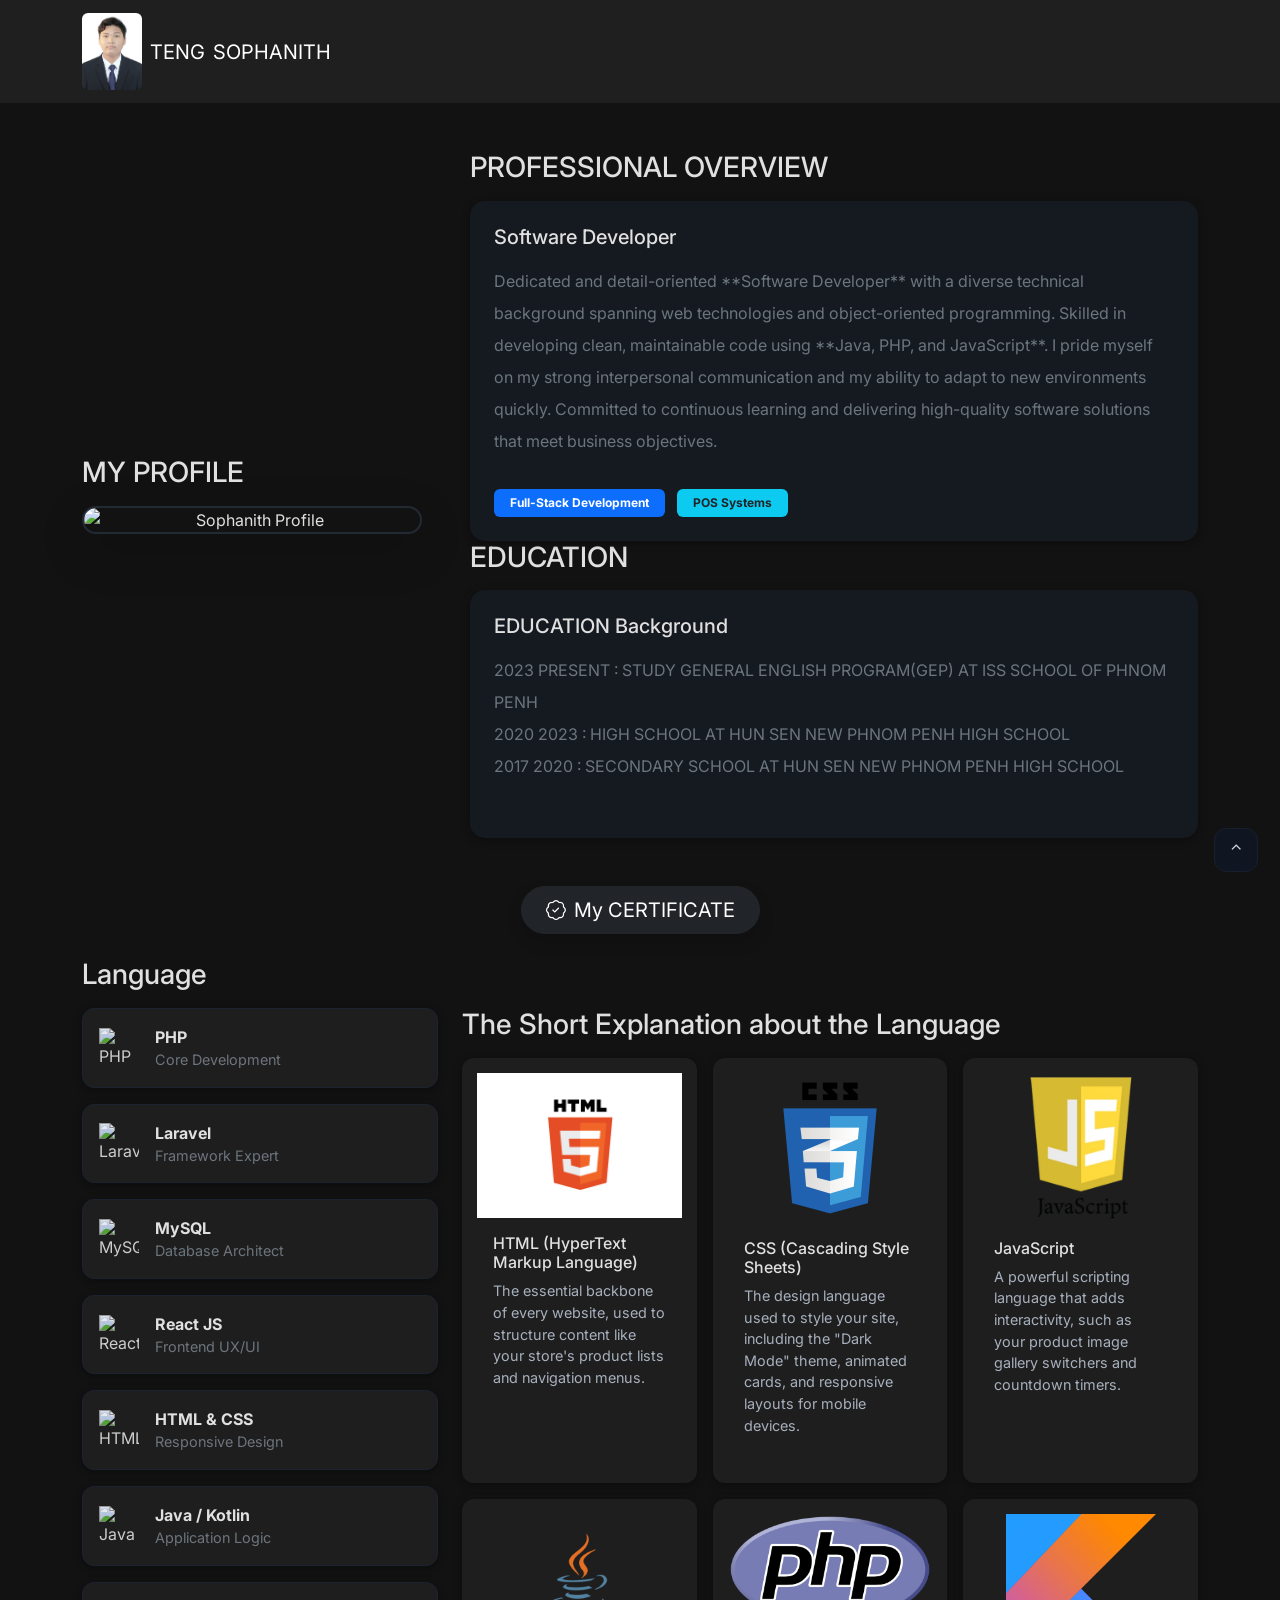
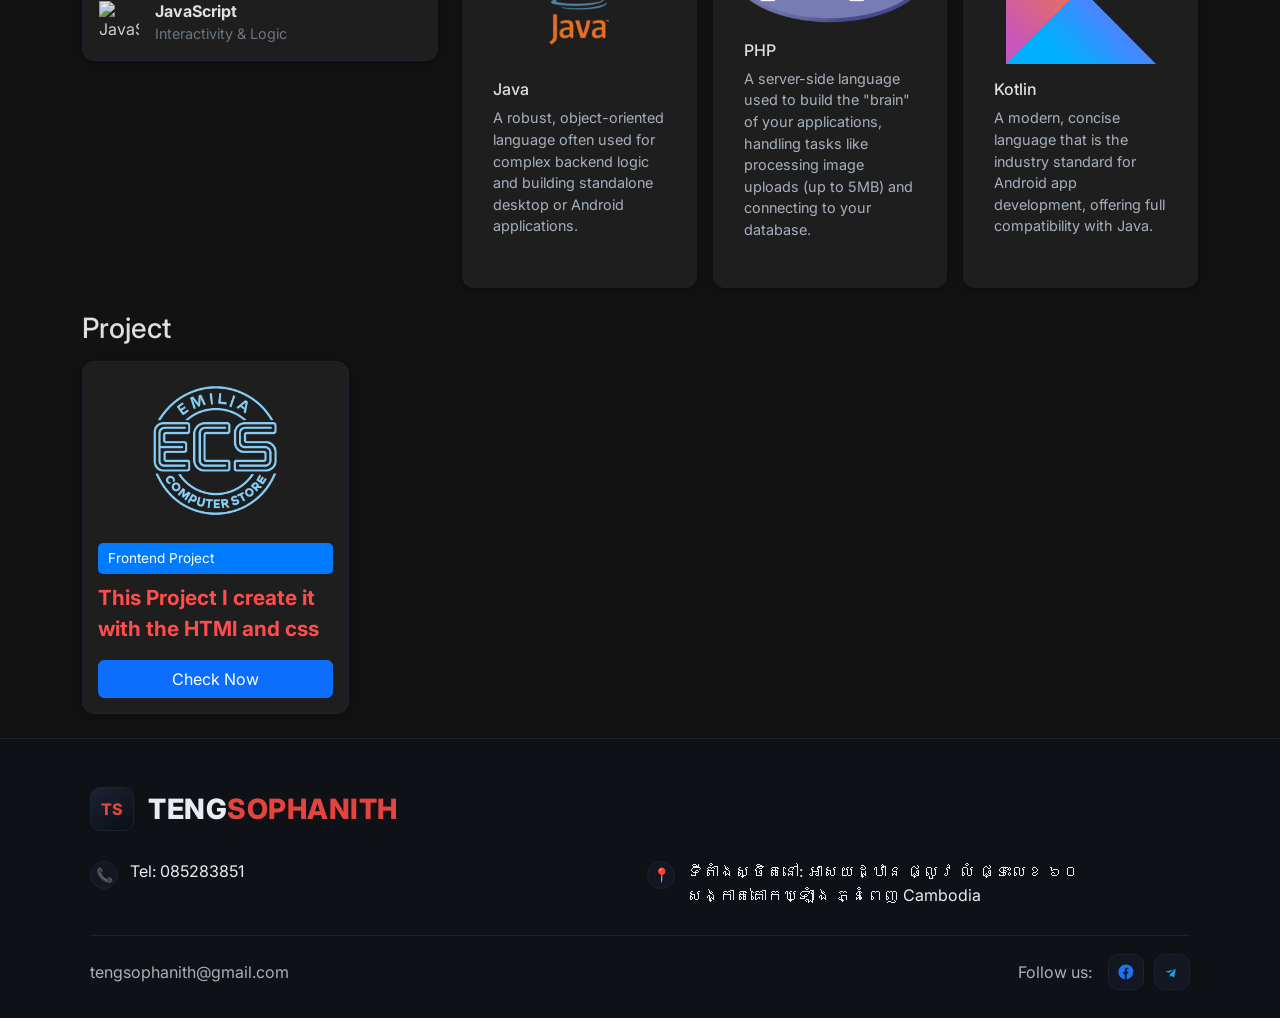
==== index.html @ b24cd37b "Add files via upload" ====
<!DOCTYPE html>
<html lang="en">

<head>
    <meta charset="UTF-8" />
    <meta name="viewport" content="width=device-width, initial-scale=1.0" />
    <title>Teng sophanith Resume</title>
    <link rel="stylesheet" href="assets/css/bootstrap.css">
    <link rel="stylesheet" href="assets/css/navbar.css">
    <link rel="stylesheet" href="https://fonts.googleapis.com/css2?family=Inter:wght@400;600;800&display=swap">
    <link rel="stylesheet" href="https://cdn.jsdelivr.net/npm/bootstrap-icons@1.11.3/font/bootstrap-icons.css">
    <link rel="stylesheet" href="assets/css/footer.css">
    <link rel="stylesheet" href="assets/css/product.css">
    <style>
        body {
            background-color: #121212;
            color: #e0e0e0;
        }

        .navbar {
            background-color: #1f1f1f !important;
        }

        .navbar .form-control {
            background-color: #2a2a2a;
            border: none;
            color: #fff;
        }

        .navbar .form-control::placeholder {
            color: #bbb;
        }

        .navbar .btn {
            background-color: #007bff;
            border: none;
        }

        @media (min-width:640px) {
            .contact-list {
                grid-template-columns: 1fr 1fr
            }
        }

        .feature-card,
        .product-card {
            background: #1e1e1e;
            border: 1px solid #1b2230;
            border-radius: 12px;
            color: #e0e0e0;
        }

        .animated-card {
            box-shadow: 0 2px 8px rgba(0, 0, 0, 0.35);
            transition: transform .2s ease, border-color .2s ease, box-shadow .2s ease;
        }

        .animated-card:hover {
            transform: translateY(-2px);
            border-color: #2b3344;
            box-shadow: 0 8px 24px rgba(0, 0, 0, 0.45);
        }

        .feature-icon {
            width: 56px;
            height: 56px;
            border-radius: 16px;
            background: #121722;
            border: 1px solid #1b2230;
            display: grid;
            place-items: center;
            font-size: 28px;
            flex-shrink: 0;
        }

        .feature-title {
            font-weight: 700;
            color: #e0e0e0;
        }

        .feature-sub {
            color: #a7b0bd;
            font-size: .9rem;
        }

        .card-img-top-placeholder {
            background-color: #374151;
            height: 140px;
            border-top-left-radius: 12px;
            border-top-right-radius: 12px;
        }

        .product-card .card-title {
            color: #e0e0e0;
        }

        .product-card .card-text {
            color: #a7b0bd;
            font-size: 0.9em;
        }

        .text-light {
            color: #e0e0e0 !important;
        }

        .feature-icon-logo {
            width: 2.5rem;
            height: 2.5rem;
            object-fit: contain;
            opacity: 0.9;
        }

        .logo-container {
            width: 2.5rem;
            height: 2.5rem;
            display: flex;
            align-items: center;
            justify-content: center;
        }
    </style>
</head>

<body>
    <nav class="navbar navbar-dark topbar py-2">
        <div class="container align-items-center gap-3">
            <a class="navbar-brand m-0 d-flex align-items-center gap-2" href="#">
                <div style="flex:0 0 auto;">
                    <img src="assets/images/teng_sophanith.jpg" alt=""
                        style="max-width:60px; height:auto; border-radius:6px;">
                </div>
                <span class="brand-teng">TENG</span><span class="brand-sophanith">SOPHANITH</span>
            </a>
            <!-- <button class="btn btn-dark btn-sm align-items-end">Home</button>
            <button class="btn btn-dark btn-sm align-items-end">About Me</button>
            <button class="btn btn-dark btn-sm align-items-end">Project</button> -->
        </div>
    </nav>

    <div class="container my-5">
        <div class="row g-5 align-items-center">
            <div class="col-12 col-lg-4 text-center">
                <h3 class="mb-3 text-light text-lg-start">MY PROFILE</h3>
                <img src="assets/images/sophanith.png" class="picture img-fluid shadow-lg" alt="Sophanith Profile">
            </div>

            <div class="col-12 col-lg-8">
                <h3 class="mb-3 text-light">PROFESSIONAL OVERVIEW</h3>
                <div class="card animated-card border-0 p-4" style="background: #151a20; border-radius: 15px;">
                    <div class="d-flex align-items-center mb-3">
                        <h5 class="card-title text-light mb-0">Software Developer</h5>
                    </div>

                    <p class="card-text text-secondary lh-lg">
                        Dedicated and detail-oriented **Software Developer** with a diverse technical background
                        spanning web technologies and object-oriented programming.
                        Skilled in developing clean, maintainable code using **Java, PHP, and JavaScript**.
                        I pride myself on my strong interpersonal communication and my ability to adapt to new
                        environments quickly. Committed to continuous learning and delivering
                        high-quality software solutions that meet business objectives.
                    </p>

                    <div class="mt-3">
                        <span class="badge bg-primary px-3 py-2">Full-Stack Development</span>
                        <span class="badge bg-info text-dark px-3 py-2 ms-2">POS Systems</span>
                    </div>
                </div>
                <h3 class="mb-3 text-light">EDUCATION </h3>
                <div class="card animated-card border-0 p-4" style="background: #151a20; border-radius: 15px;">
                    <div class="d-flex align-items-center mb-3">
                        <h5 class="card-title text-light mb-0">EDUCATION Background</h5>
                    </div>

                    <p class="card-text text-secondary lh-lg">
                        2023 PRESENT : STUDY GENERAL ENGLISH PROGRAM(GEP) AT ISS SCHOOL OF PHNOM PENH
                        <br>
                        2020 2023 : HIGH SCHOOL AT HUN SEN NEW PHNOM PENH HIGH SCHOOL
                        <br>
                        2017 2020 : SECONDARY SCHOOL AT HUN SEN NEW PHNOM PENH HIGH SCHOOL
                        <br>
                    </p>

                    <div class="mt-3">
                        <!-- <span class="badge bg-primary px-3 py-2">Full-Stack Development</span>
                        <span class="badge bg-info text-dark px-3 py-2 ms-2">POS Systems</span> -->
                    </div>
                </div>
            </div>
        </div>
    </div>
    <div class="d-flex justify-content-center my-4">
        <a href="pages/certificate.html" class="btn btn-dark btn-lg px-4 rounded-pill shadow">
            <i class="bi bi-patch-check me-2"></i>My CERTIFICATE
        </a>
    </div>

    <div class="container my-3">
        <h3 class="mb-3 text-light">Language</h3>
        <div class="row g-4 align-items-stretch">
            <div class="col-12 col-lg-4">
                <div class="d-flex flex-column gap-3">
                    <div class="feature-card animated-card d-flex align-items-center p-3">
                        <div class="logo-container">
                            <img src="https://raw.githubusercontent.com/devicons/devicon/master/icons/php/php-original.svg"
                                class="feature-icon-logo" alt="PHP Logo">
                        </div>
                        <div class="ms-3">
                            <div class="feature-title fw-bold">PHP</div>
                            <div class="feature-sub text-muted">Core Development</div>
                        </div>
                    </div>
                    <div class="feature-card animated-card d-flex align-items-center p-3">
                        <div class="logo-container">
                            <img src="https://raw.githubusercontent.com/devicons/devicon/master/icons/laravel/laravel-original.svg"
                                class="feature-icon-logo" alt="Laravel Logo">
                        </div>
                        <div class="ms-3">
                            <div class="feature-title fw-bold">Laravel</div>
                            <div class="feature-sub text-muted">Framework Expert</div>
                        </div>
                    </div>

                    <div class="feature-card animated-card d-flex align-items-center p-3">
                        <div class="logo-container">
                            <img src="https://raw.githubusercontent.com/devicons/devicon/master/icons/mysql/mysql-original-wordmark.svg"
                                class="feature-icon-logo" alt="MySQL Logo">
                        </div>
                        <div class="ms-3">
                            <div class="feature-title fw-bold">MySQL</div>
                            <div class="feature-sub text-muted">Database Architect</div>
                        </div>
                    </div>
                    <div class="feature-card animated-card d-flex align-items-center p-3">
                        <div class="logo-container">
                            <img src="https://raw.githubusercontent.com/devicons/devicon/master/icons/react/react-original.svg"
                                class="feature-icon-logo" alt="React Logo">
                        </div>
                        <div class="ms-3">
                            <div class="feature-title fw-bold">React JS</div>
                            <div class="feature-sub text-muted">Frontend UX/UI</div>
                        </div>
                    </div>
                    <div class="feature-card animated-card d-flex align-items-center p-3">
                        <div class="logo-container">
                            <img src="https://raw.githubusercontent.com/devicons/devicon/master/icons/html5/html5-original.svg"
                                class="feature-icon-logo" alt="HTML5 Logo">
                        </div>
                        <div class="ms-3">
                            <div class="feature-title fw-bold">HTML & CSS</div>
                            <div class="feature-sub text-muted">Responsive Design</div>
                        </div>
                    </div>

                    <div class="feature-card animated-card d-flex align-items-center p-3">
                        <div class="logo-container">
                            <img src="https://raw.githubusercontent.com/devicons/devicon/master/icons/java/java-original.svg"
                                class="feature-icon-logo" alt="Java Logo">
                        </div>
                        <div class="ms-3">
                            <div class="feature-title fw-bold">Java / Kotlin</div>
                            <div class="feature-sub text-muted">Application Logic</div>
                        </div>
                    </div>

                    <div class="feature-card animated-card d-flex align-items-center p-3">
                        <div class="logo-container">
                            <img src="https://raw.githubusercontent.com/devicons/devicon/master/icons/javascript/javascript-original.svg"
                                class="feature-icon-logo" alt="JavaScript Logo">
                        </div>
                        <div class="ms-3">
                            <div class="feature-title fw-bold">JavaScript</div>
                            <div class="feature-sub text-muted">Interactivity & Logic</div>
                        </div>
                    </div>
                </div>
            </div>

            <div class="col-12 col-lg-8">
                <h3 class="mb-3 text-light">The Short Explanation about the Language</h3>
                <div class="row g-3">
                    <div class="col-12 col-sm-6 col-md-4">
                        <div class="card product-card animated-card h-100 border-0">
                            <img src="assets/images/html.webp" class="img-fluid product-img" alt="Product">
                            <div class="card-body">
                                <h6 class="card-title">HTML (HyperText Markup Language)</h6>
                                <p class="card-text">
                                    The essential backbone of every website, used to structure content like your store's
                                    product lists and navigation menus.</p>
                                <span class="badge bg-success-subtle text-success-emphasis"></span>
                            </div>
                        </div>
                    </div>
                    <div class="col-12 col-sm-6 col-md-4">
                        <div class="card product-card animated-card h-100 border-0">
                            <img src="assets/images/css.png" class="img-fluid product-img" alt="Product">
                            <div class="card-body">
                                <h6 class="card-title">CSS (Cascading Style Sheets)</h6>
                                <p class="card-text">The design language used to style your site, including the "Dark
                                    Mode" theme, animated cards, and responsive layouts for mobile devices.</p>
                                <span class="badge bg-warning-subtle text-warning-emphasis"></span>
                            </div>
                        </div>
                    </div>
                    <div class="col-12 col-sm-6 col-md-4">
                        <div class="card product-card animated-card h-100 border-0">
                            <img src="assets/images/javascript.webp" class="img-fluid product-img" alt="Product">
                            <div class="card-body">
                                <h6 class="card-title">JavaScript</h6>
                                <p class="card-text">A powerful scripting language that adds interactivity, such as your
                                    product image gallery switchers and countdown timers.</p>
                                <span class="badge bg-info-subtle text-info-emphasis"></span>
                            </div>
                        </div>
                    </div>
                    <div class="col-12 col-sm-6 col-md-4">
                        <div class="card product-card animated-card h-100 border-0">
                            <img src="assets/images/java.png" class="img-fluid product-img" alt="Product">
                            <div class="card-body">
                                <h6 class="card-title">Java</h6>
                                <p class="card-text">A robust, object-oriented language often used for complex backend
                                    logic and building standalone desktop or Android applications.</p>
                                <span class="badge bg-info-subtle text-info-emphasis"></span>
                            </div>
                        </div>
                    </div>
                    <div class="col-12 col-sm-6 col-md-4">
                        <div class="card product-card animated-card h-100 border-0">
                            <img src="assets/images/php-logo.svg.png" class="img-fluid product-img" alt="Product">
                            <div class="card-body">
                                <h6 class="card-title">PHP</h6>
                                <p class="card-text">A server-side language used to build the "brain" of your
                                    applications, handling tasks like processing image uploads (up to 5MB) and
                                    connecting to your database.</p>
                                <span class="badge bg-info-subtle text-info-emphasis"></span>
                            </div>
                        </div>
                    </div>
                    <div class="col-12 col-sm-6 col-md-4">
                        <div class="card product-card animated-card h-100 border-0">
                            <img src="assets/images/kotlin-programming-language.png" class="img-fluid product-img"
                                alt="Product">
                            <div class="card-body">
                                <h6 class="card-title">Kotlin</h6>
                                <p class="card-text">A modern, concise language that is the industry standard for
                                    Android app development, offering full compatibility with Java.</p>
                                <span class="badge bg-info-subtle text-info-emphasis"></span>
                            </div>
                        </div>
                    </div>
                </div>
            </div>
        </div>
    </div>



    <div class="container my-4">
        <h3 class="mb-3 text-light"> Project</h3>
        <div class="row g-3">
            <div class="col-md-3 col-sm-6">
                <div class="product-card" style="animation-delay: 0.1s">
                    <img src="assets/images/logo_store.png" class="img-fluid product-img" alt="Product">
                    <h6 class="mt-2"></h6>
                    <span class="discount-badge"> Frontend Project </span>
                    <p class="price mt-2">
                        This Project I create it with the HTMl and css 
                    </p>
                    <a href="https://sophanithteng.github.io/emiliacomputerstore.githu.io"
                        class="btn btn-primary w-100 order-btn">Check Now</a>
                </div>
            </div>
        </div>
    </div>

    <footer class="site-footer">
        <div class="footer-inner">
            <div class="brand">
                <div class="brand-logo">TS</div>
                <div class="brand-name">TENG<span class="accent">SOPHANITH </span></div>
            </div>

            <div class="contact-list">
                <div class="item">
                    <div class="icon">📞</div>
                    <div class="text">Tel: 085283851 </div>
                </div>

                <div class="item">
                    <div class="icon">📍</div>
                    <div class="text">
                        ទីតាំងស្ថិតនៅ: អាសយដ្ឋាន ផ្លូវ លំ ផ្ទះលេខ ៦០ សង្កាត់គោកឃ្ឡាំង ភ្នំពេញ
                        Cambodia
                    </div>
                </div>
            </div>

            <div class="footer-bottom">
                <div class="muted">tengsophanith@gmail.com</div>

                <div class="socials" aria-label="Social media links">
                    <span class="label">Follow us:</span>
                    <a class="social-link fb" href="https://www.facebook.com/sophanith.best" target="_blank"
                        rel="noopener" aria-label="Facebook" title="Facebook">
                        <!-- Simple Facebook glyph -->
                        <svg width="18" height="18" viewBox="0 0 24 24" fill="currentColor" aria-hidden="true">
                            <path
                                d="M22 12.06C22 6.48 17.52 2 11.94 2S2 6.48 2 12.06c0 5 3.66 9.15 8.44 9.94v-7.03H8.4v-2.9h2.04V9.41c0-2.02 1.2-3.13 3.03-3.13.88 0 1.8.16 1.8.16v1.98h-1.02c-1 0-1.31.62-1.31 1.26v1.52h2.23l-.36 2.9h-1.87V22c4.78-.79 8.44-4.94 8.44-9.94z" />
                        </svg>
                    </a>
                    <a class="social-link tg" href="https://t.me/+85585283851" target="_blank" rel="noopener"
                        aria-label="Telegram" title="Telegram">
                        <!-- Simple Telegram glyph -->
                        <svg width="18" height="18" viewBox="0 0 24 24" fill="currentColor" aria-hidden="true">
                            <path
                                d="M9.04 15.36 8.9 18.6c.3 0 .43-.13.59-.29l1.42-1.36 2.94 2.16c.54.3.93.14 1.08-.5l1.96-9.2c.2-.93-.33-1.3-.84-1.07L4.9 11.02c-.9.36-.88.88-.15 1.1l3.2.99 7.44-4.7c.35-.22.67-.1.41.12" />
                        </svg>
                    </a>
                </div>
            </div>
        </div>
    </footer>

    <button class="top-btn" aria-label="Back to top" title="Back to top"
        onclick="window.scrollTo({top:0,behavior:'smooth'})">⌃</button>
    <script src="assets/js/bootstrap.js"></script>
    <script>
        function updateCountdowns() {
            document.querySelectorAll(".countdown").forEach(el => {
                let endDate = new Date(el.dataset.end).getTime();
                let now = new Date().getTime();
                let diff = endDate - now;
                if (diff <= 0) {
                    el.textContent = "Deal ended";
                    return;
                }
                let days = Math.floor(diff / (1000 * 60 * 60 * 24));
                let hours = Math.floor((diff % (1000 * 60 * 60 * 24)) / (1000 * 60 * 60));
                let minutes = Math.floor((diff % (1000 * 60 * 60)) / (1000 * 60));
                let seconds = Math.floor((diff % (1000 * 60)) / 1000);
                el.textContent = `Deal ends in ${days}d ${hours}h ${minutes}m ${seconds}s`;
            });
        }
        function updateDiscounts() {
            document.querySelectorAll(".discount-badge").forEach(badge => {
                let newPrice = parseFloat(badge.dataset.new);
                let oldPrice = parseFloat(badge.dataset.old);
                if (!isNaN(newPrice) && !isNaN(oldPrice) && oldPrice > 0) {
                    let discountPercent = Math.round(((oldPrice - newPrice) / oldPrice) * 100);
                    badge.textContent = `${discountPercent}% Off`;
                }
            });
        }

        setInterval(updateCountdowns, 1000);
        updateCountdowns();
        updateDiscounts();
    </script>
</body>

</html>
---- assets/css/navbar.css ----
nav-container{
    background: var(--surface);
    padding: 1.25rem 2rem;
    border-radius: 1.25rem;
    backdrop-filter: blur(16px);
    border: 1px solid rgb(37, 44, 49);
    background-color: rgb(60, 70, 79);
}
---- assets/css/footer.css ----
/* Footer */
    .site-footer {
      background: var(--bg);
      color: var(--fg);
      padding: 48px 20px 28px;
      position: relative;
      border-top: 1px solid var(--line);
    }

    .footer-inner {
      max-width: 1100px;
      margin: 0 auto;
    }

    .brand {
      display: flex;
      align-items: center;
      gap: 14px;
      margin-bottom: 28px;
    }

    .brand-logo {
      width: 44px;
      height: 44px;
      border-radius: 10px;
      background: linear-gradient(145deg, #1b2433, #0b0e14);
      border: 1px solid var(--line);
      display: grid;
      place-items: center;
      color: var(--accent);
      font-weight: 800;
      letter-spacing: .5px;
    }

    .brand-name {
      font-size: 28px;
      font-weight: 800;
      letter-spacing: .5px;
    }

    .brand-name .accent {
      color: var(--accent)
    }

    .contact-list {
      display: grid;
      gap: 14px;
      margin: 18px 0 28px;
    }

    .item {
      display: flex;
      align-items: flex-start;
      gap: 12px;
      color: var(--fg);
    }

    .icon {
      width: 28px;
      height: 28px;
      border-radius: 50%;
      display: grid;
      place-items: center;
      background: #121722;
      border: 1px solid var(--line);
      color: var(--accent);
      flex: 0 0 28px;
      font-size: 14px;
      line-height: 1;
      margin-top: 2px;
    }

    .text {
      line-height: 1.5
    }

    .muted {
      color: var(--muted)
    }

    .footer-bottom {
      display: flex;
      align-items: center;
      justify-content: space-between;
      padding-top: 18px;
      margin-top: 12px;
      border-top: 1px solid var(--line);
      gap: 12px;
      flex-wrap: wrap;
    }

    /* Socials */
    .socials {
      display: flex;
      align-items: center;
      gap: 10px;
      flex-wrap: wrap;
    }

    .socials .label {
      color: var(--muted);
      margin-right: 6px
    }

    .social-link {
      display: inline-grid;
      place-items: center;
      width: 36px;
      height: 36px;
      border-radius: 10px;
      background: #121722;
      border: 1px solid var(--line);
      color: var(--fg);
      text-decoration: none;
      font-size: 18px;
      transition: transform .15s ease, opacity .2s ease, border-color .2s ease;
    }

    .social-link:hover {
      transform: translateY(-2px);
      border-color: #2b3344
    }

    .social-link:active {
      transform: translateY(0)
    }

    .social-link.fb {
      color: #1877F2
    }

    .social-link.tg {
      color: #24A1DE
    }

    .top-btn {
      position: fixed;
      right: 22px;
      bottom: 28px;
      width: 44px;
      height: 44px;
      border-radius: 12px;
      background: #111725;
      border: 1px solid var(--line);
      color: var(--fg);
      display: grid;
      place-items: center;
      cursor: pointer;
      transition: transform .15s ease, opacity .2s ease;
      opacity: .9;
    }

    .top-btn:hover {
      transform: translateY(-2px);
      opacity: 1
    }

    .top-btn:active {
      transform: translateY(0)
    }
---- assets/css/product.css ----
.product-card {
  background: #1e1e1e;
  border-radius: 8px;
  padding: 15px;
  box-shadow: 0 2px 8px rgba(0, 0, 0, 0.35);
  position: relative;
  display: flex;
  flex-direction: column;
  justify-content: space-between;
  height: 100%;
  opacity: 0;
  transform: translateY(20px);
  animation: fadeUp 0.8s ease forwards;
}

.product-card:hover {
  transform: scale(1.03);
  transition: transform 0.3s ease;
}

@keyframes fadeUp {
  to {
    opacity: 1;
    transform: translateY(0);
  }
}

.badge-new {
  position: absolute;
  top: 10px;
  left: 10px;
  background: red;
  color: white;
  padding: 5px 8px;
  font-size: 0.8rem;
  border-radius: 3px;
}

.discount-badge {
  background: #007bff;
  color: white;
  padding: 5px 10px;
  border-radius: 5px;
  font-size: 0.85rem;
}

.price {
  color: #ff4d4d;
  font-size: 1.3rem;
  font-weight: bold;
}

.old-price {
  text-decoration: line-through;
  color: #999;
  font-size: 0.9rem;
}

.countdown {
  font-size: 0.85rem;
  color: #bbb;
}

.logo {
  height: 40px;
}

.product-img {
  max-height: 150px;
  object-fit: contain;
}

.order-btn {
  margin-top: auto;
}

:root {
  --bg: #0e1116;
  --fg: #e9edf3;
  --muted: #a7b0bd;
  --accent: #e4443e;
  --line: #1b2230;
}

* {
  box-sizing: border-box
}

body {
  margin: 0;
  font-family: Inter, system-ui, -apple-system, Segoe UI, Roboto, Arial, sans-serif;
  background: #101318;
  color: var(--fg)
}

.picture {
  width: 100%;
  max-width:auto;
  height: auto;
  border-radius: 15px;
  border: 2px solid #222a33;
  box-shadow: 0 10px 30px rgba(0, 0, 0, 0.5);
  transition: transform 0.3s ease, border-color 0.3s ease;
  display: block;
  margin: 0 auto;
}

.picture:hover {
  transform: translateY(-5px);
  border-color: #0d6efd;
  cursor: pointer;
}
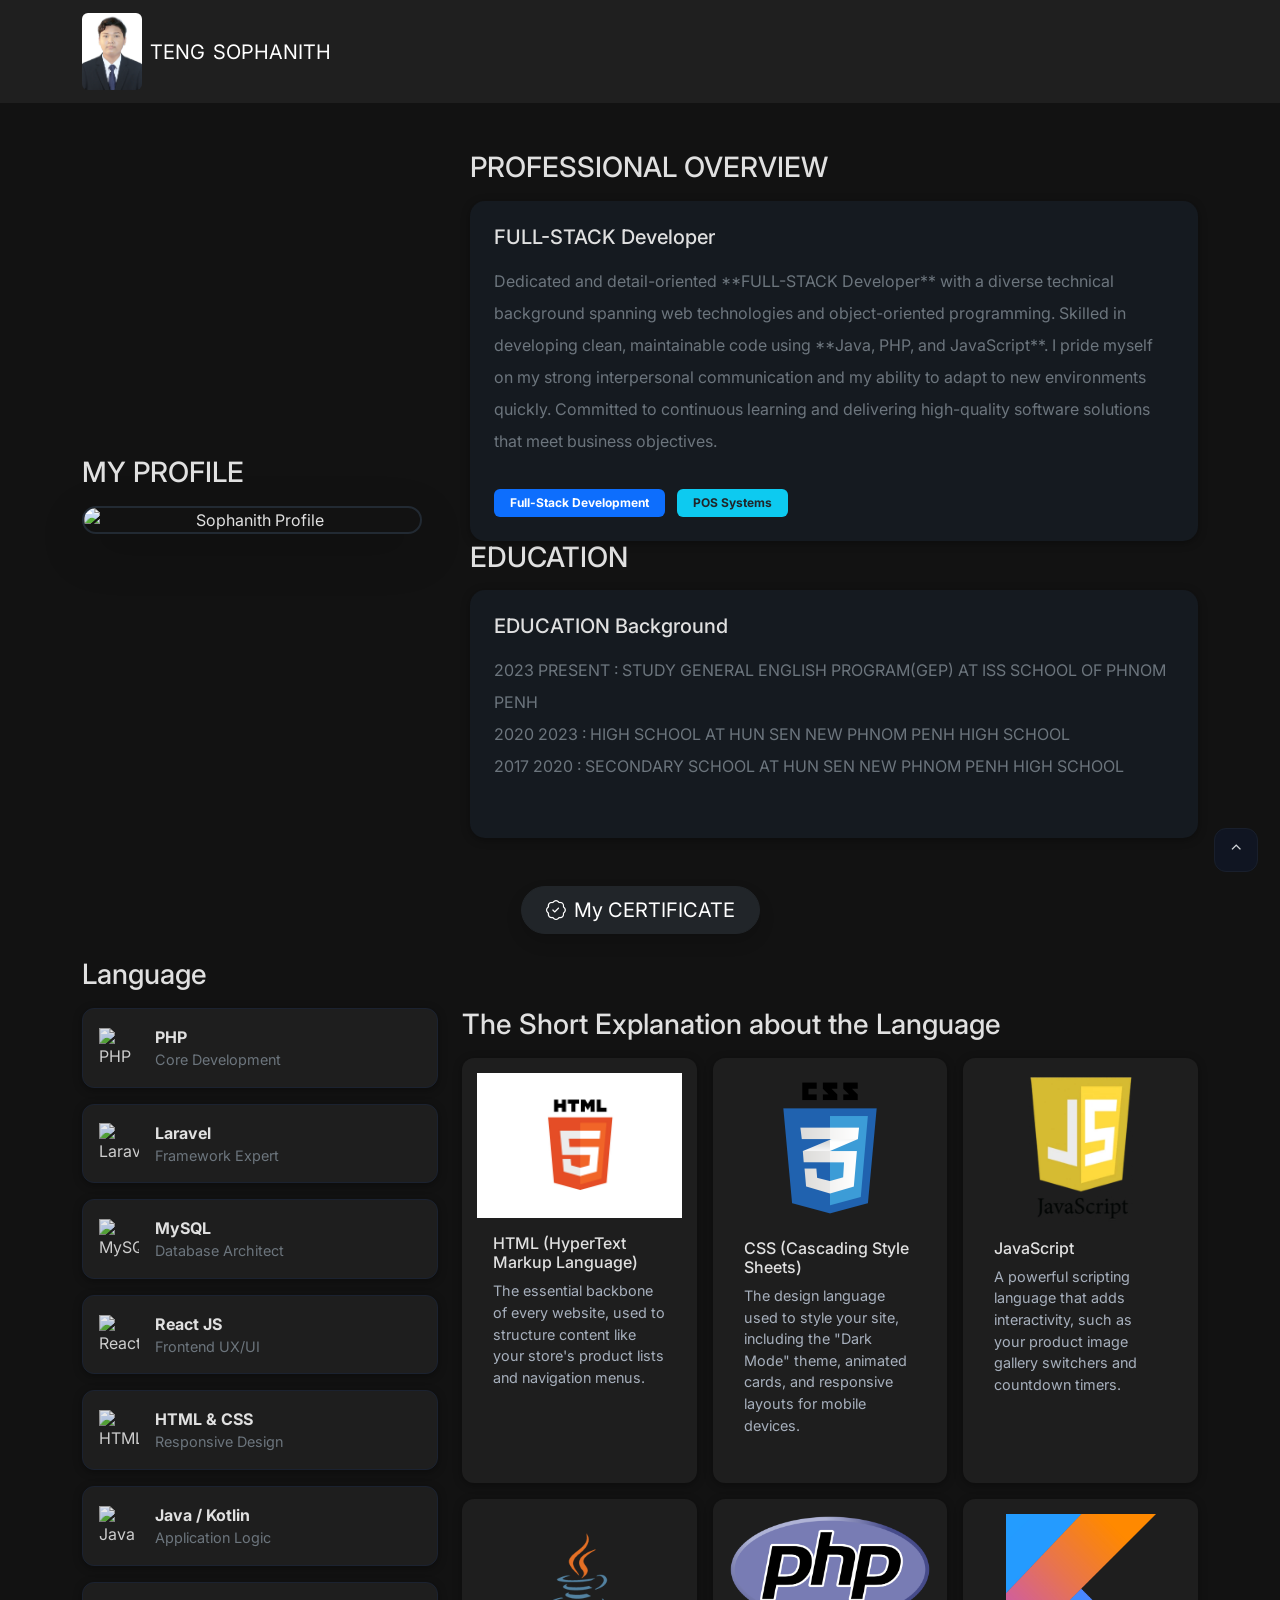
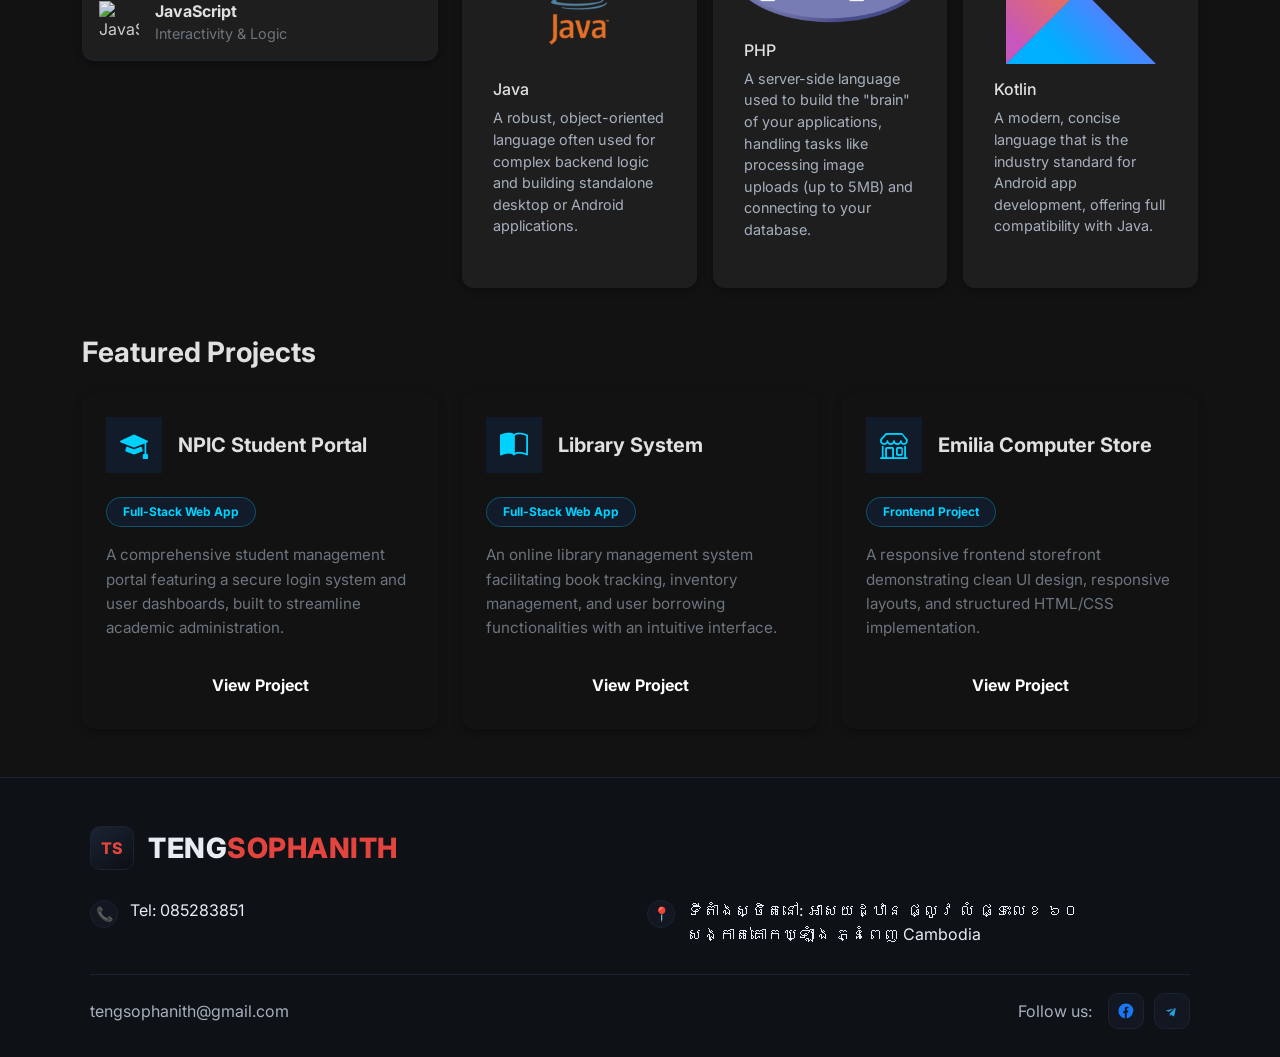
==== commit 38ac7542: "Update print statement from something on the index" ====
--- a/index.html
+++ b/index.html
@@ -147,11 +147,11 @@
                 <h3 class="mb-3 text-light">PROFESSIONAL OVERVIEW</h3>
                 <div class="card animated-card border-0 p-4" style="background: #151a20; border-radius: 15px;">
                     <div class="d-flex align-items-center mb-3">
-                        <h5 class="card-title text-light mb-0">Software Developer</h5>
+                        <h5 class="card-title text-light mb-0">FULL-STACK Developer</h5>
                     </div>
 
                     <p class="card-text text-secondary lh-lg">
-                        Dedicated and detail-oriented **Software Developer** with a diverse technical background
+                        Dedicated and detail-oriented **FULL-STACK Developer** with a diverse technical background
                         spanning web technologies and object-oriented programming.
                         Skilled in developing clean, maintainable code using **Java, PHP, and JavaScript**.
                         I pride myself on my strong interpersonal communication and my ability to adapt to new
@@ -352,20 +352,66 @@
     </div>
 
 
-
-    <div class="container my-4">
-        <h3 class="mb-3 text-light"> Project</h3>
-        <div class="row g-3">
-            <div class="col-md-3 col-sm-6">
-                <div class="product-card" style="animation-delay: 0.1s">
-                    <img src="assets/images/logo_store.png" class="img-fluid product-img" alt="Product">
-                    <h6 class="mt-2"></h6>
-                    <span class="discount-badge"> Frontend Project </span>
-                    <p class="price mt-2">
-                        This Project I create it with the HTMl and css 
+    <div class="container my-5 reveal">
+        <h3 class="mb-4 text-light fw-bold">Featured <span class="text-gradient">Projects</span></h3>
+        <div class="row g-4">
+            <!-- Project 1: NPIC Student -->
+            <div class="col-md-6 col-lg-4">
+                <div class="product-card animated-card border-0 p-4 h-100 d-flex flex-column" style="animation-delay: 0.1s; background: var(--surface-color); border: 1px solid var(--surface-border) !important;">
+                    <div class="d-flex align-items-center mb-4">
+                        <div class="logo-container me-3 bg-primary bg-opacity-10" style="width: 3.5rem; height: 3.5rem;">
+                            <i class="bi bi-mortarboard-fill text-primary fs-3" style="color: #00d2ff !important;"></i>
+                        </div>
+                        <h5 class="fw-bold text-light mb-0">NPIC Student Portal</h5>
+                    </div>
+                    <div class="mb-3">
+                        <span class="badge bg-primary bg-opacity-10 text-primary border border-primary border-opacity-25 px-3 py-2 rounded-pill" style="color: #00d2ff !important; border-color: rgba(0, 210, 255, 0.3) !important;"> Full-Stack Web App </span>
+                    </div>
+                    <p class="card-text text-muted mb-4 flex-grow-1" style="font-size: 0.95rem; line-height: 1.6;">
+                        A comprehensive student management portal featuring a secure login system and user dashboards, built to streamline academic administration.
                     </p>
-                    <a href="https://sophanithteng.github.io/emiliacomputerstore.githu.io"
-                        class="btn btn-primary w-100 order-btn">Check Now</a>
+                    <a href="https://npicstudent.lovestoblog.com/npicstudent/?page=login" target="_blank"
+                        class="btn btn-primary w-100 order-btn fw-bold rounded-pill py-2" style="background: var(--primary-gradient); border: none;">View Project</a>
+                </div>
+            </div>
+            
+            <!-- Project 2: Library System -->
+            <div class="col-md-6 col-lg-4">
+                <div class="product-card animated-card border-0 p-4 h-100 d-flex flex-column" style="animation-delay: 0.2s; background: var(--surface-color); border: 1px solid var(--surface-border) !important;">
+                    <div class="d-flex align-items-center mb-4">
+                        <div class="logo-container me-3 bg-primary bg-opacity-10" style="width: 3.5rem; height: 3.5rem;">
+                            <i class="bi bi-book-half text-primary fs-3" style="color: #00d2ff !important;"></i>
+                        </div>
+                        <h5 class="fw-bold text-light mb-0">Library System</h5>
+                    </div>
+                    <div class="mb-3">
+                        <span class="badge bg-primary bg-opacity-10 text-primary border border-primary border-opacity-25 px-3 py-2 rounded-pill" style="color: #00d2ff !important; border-color: rgba(0, 210, 255, 0.3) !important;"> Full-Stack Web App </span>
+                    </div>
+                    <p class="card-text text-muted mb-4 flex-grow-1" style="font-size: 0.95rem; line-height: 1.6;">
+                        An online library management system facilitating book tracking, inventory management, and user borrowing functionalities with an intuitive interface.
+                    </p>
+                    <a href="https://librarysystemsfree.infinityfreeapp.com/library_system/index.php?page=login" target="_blank"
+                        class="btn btn-primary w-100 order-btn fw-bold rounded-pill py-2" style="background: var(--primary-gradient); border: none;">View Project</a>
+                </div>
+            </div>
+
+            <!-- Project 3: Emilia Store -->
+            <div class="col-md-6 col-lg-4">
+                <div class="product-card animated-card border-0 p-4 h-100 d-flex flex-column" style="animation-delay: 0.3s; background: var(--surface-color); border: 1px solid var(--surface-border) !important;">
+                    <div class="d-flex align-items-center mb-4">
+                        <div class="logo-container me-3 bg-primary bg-opacity-10" style="width: 3.5rem; height: 3.5rem;">
+                            <i class="bi bi-shop text-primary fs-3" style="color: #00d2ff !important;"></i>
+                        </div>
+                        <h5 class="fw-bold text-light mb-0">Emilia Computer Store</h5>
+                    </div>
+                    <div class="mb-3">
+                        <span class="badge bg-primary bg-opacity-10 text-primary border border-primary border-opacity-25 px-3 py-2 rounded-pill" style="color: #00d2ff !important; border-color: rgba(0, 210, 255, 0.3) !important;"> Frontend Project </span>
+                    </div>
+                    <p class="card-text text-muted mb-4 flex-grow-1" style="font-size: 0.95rem; line-height: 1.6;">
+                        A responsive frontend storefront demonstrating clean UI design, responsive layouts, and structured HTML/CSS implementation.
+                    </p>
+                    <a href="https://sophanithteng.github.io/emiliacomputerstore.githu.io" target="_blank"
+                        class="btn btn-primary w-100 order-btn fw-bold rounded-pill py-2" style="background: var(--primary-gradient); border: none;">View Project</a>
                 </div>
             </div>
         </div>
@@ -456,4 +502,4 @@
     </script>
 </body>
 
-</html>+</html>
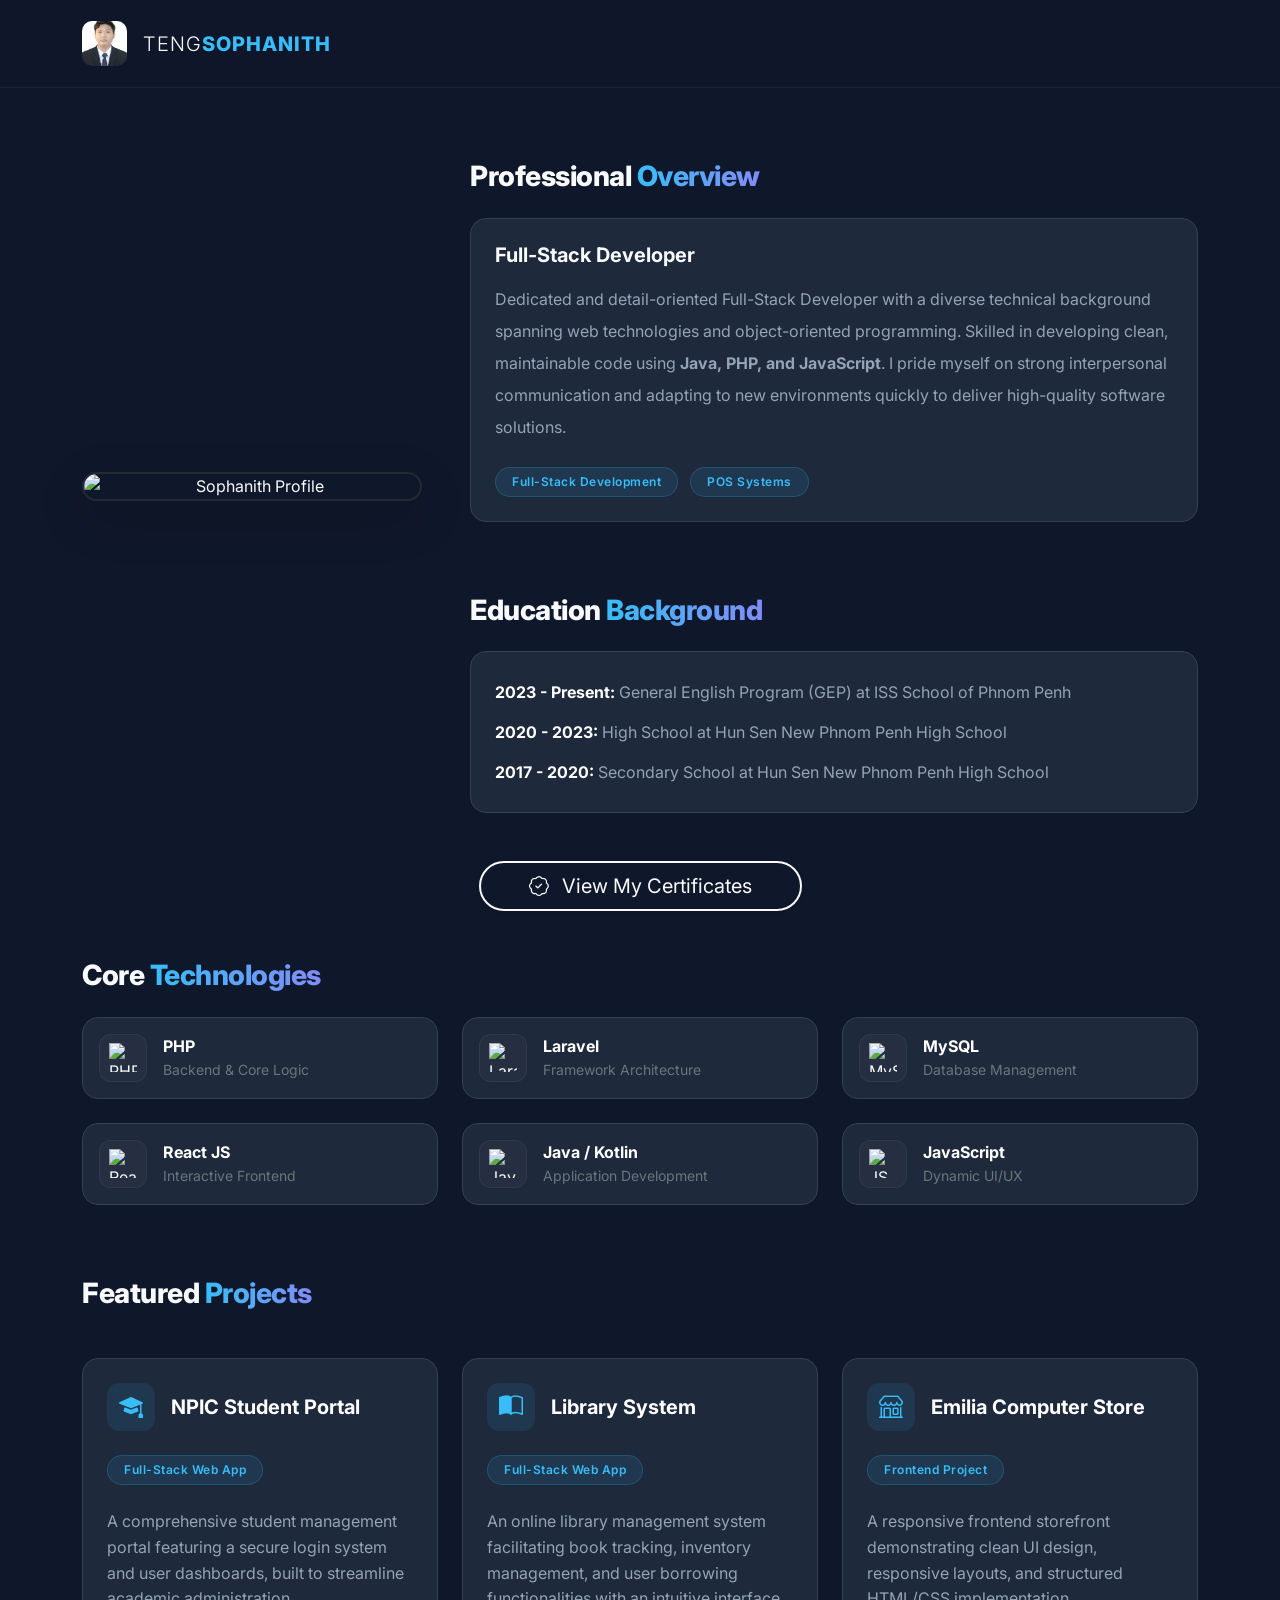
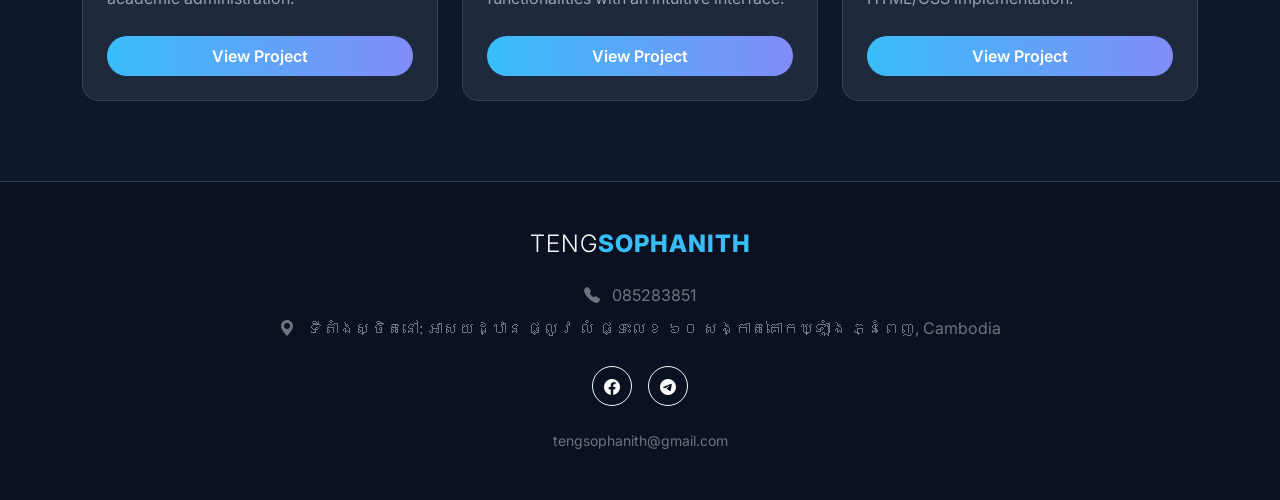
==== commit f38b1f9a: "add new style" ====
--- a/index.html
+++ b/index.html
@@ -4,502 +4,365 @@
 <head>
     <meta charset="UTF-8" />
     <meta name="viewport" content="width=device-width, initial-scale=1.0" />
-    <title>Teng sophanith Resume</title>
+    <title>Teng Sophanith | Full-Stack Developer</title>
+    
+    <!-- External CSS (Kept Intact) -->
     <link rel="stylesheet" href="assets/css/bootstrap.css">
     <link rel="stylesheet" href="assets/css/navbar.css">
-    <link rel="stylesheet" href="https://fonts.googleapis.com/css2?family=Inter:wght@400;600;800&display=swap">
-    <link rel="stylesheet" href="https://cdn.jsdelivr.net/npm/bootstrap-icons@1.11.3/font/bootstrap-icons.css">
     <link rel="stylesheet" href="assets/css/footer.css">
     <link rel="stylesheet" href="assets/css/product.css">
+    
+    <!-- Fonts & Icons -->
+    <link rel="stylesheet" href="https://fonts.googleapis.com/css2?family=Inter:wght@300;400;600;800&display=swap">
+    <link rel="stylesheet" href="https://cdn.jsdelivr.net/npm/bootstrap-icons@1.11.3/font/bootstrap-icons.css">
+    
     <style>
+        :root {
+            --bg-main: #0f172a;        /* Modern deep slate */
+            --bg-card: #1e293b;        /* Slightly lighter slate for cards */
+            --border-color: #334155;
+            --accent-primary: #38bdf8; /* Vibrant cyan */
+            --accent-secondary: #818cf8; /* Soft indigo */
+            --text-main: #f8fafc;
+            --text-muted: #94a3b8;
+        }
+
         body {
-            background-color: #121212;
-            color: #e0e0e0;
-        }
-
+            background-color: var(--bg-main);
+            color: var(--text-main);
+            font-family: 'Inter', sans-serif;
+            line-height: 1.6;
+        }
+
+        /* Glassmorphism Navbar */
         .navbar {
-            background-color: #1f1f1f !important;
-        }
-
-        .navbar .form-control {
-            background-color: #2a2a2a;
-            border: none;
-            color: #fff;
-        }
-
-        .navbar .form-control::placeholder {
-            color: #bbb;
-        }
-
-        .navbar .btn {
-            background-color: #007bff;
-            border: none;
-        }
-
-        @media (min-width:640px) {
-            .contact-list {
-                grid-template-columns: 1fr 1fr
-            }
-        }
-
-        .feature-card,
-        .product-card {
-            background: #1e1e1e;
-            border: 1px solid #1b2230;
-            border-radius: 12px;
-            color: #e0e0e0;
-        }
-
+            background: rgba(15, 23, 42, 0.8) !important;
+            backdrop-filter: blur(12px);
+            -webkit-backdrop-filter: blur(12px);
+            border-bottom: 1px solid rgba(255, 255, 255, 0.05);
+            position: sticky;
+            top: 0;
+            z-index: 1000;
+        }
+
+        .brand-teng { font-weight: 300; letter-spacing: 1px; color: var(--text-main); }
+        .brand-sophanith { font-weight: 800; letter-spacing: 1px; color: var(--accent-primary); }
+
+        /* Typography Enhancements */
+        h3 {
+            font-weight: 800;
+            letter-spacing: -0.5px;
+            position: relative;
+            display: inline-block;
+        }
+        
+        .text-gradient {
+            background: linear-gradient(90deg, var(--accent-primary), var(--accent-secondary));
+            -webkit-background-clip: text;
+            -webkit-text-fill-color: transparent;
+        }
+
+        /* Card Styling & Animations */
         .animated-card {
-            box-shadow: 0 2px 8px rgba(0, 0, 0, 0.35);
-            transition: transform .2s ease, border-color .2s ease, box-shadow .2s ease;
+            background: var(--bg-card) !important;
+            border: 1px solid var(--border-color) !important;
+            border-radius: 16px !important;
+            transition: all 0.3s cubic-bezier(0.4, 0, 0.2, 1);
+            overflow: hidden;
         }
 
         .animated-card:hover {
-            transform: translateY(-2px);
-            border-color: #2b3344;
-            box-shadow: 0 8px 24px rgba(0, 0, 0, 0.45);
-        }
-
-        .feature-icon {
-            width: 56px;
-            height: 56px;
-            border-radius: 16px;
-            background: #121722;
-            border: 1px solid #1b2230;
-            display: grid;
-            place-items: center;
-            font-size: 28px;
-            flex-shrink: 0;
-        }
-
-        .feature-title {
-            font-weight: 700;
-            color: #e0e0e0;
-        }
-
-        .feature-sub {
-            color: #a7b0bd;
-            font-size: .9rem;
-        }
-
-        .card-img-top-placeholder {
-            background-color: #374151;
-            height: 140px;
-            border-top-left-radius: 12px;
-            border-top-right-radius: 12px;
-        }
-
-        .product-card .card-title {
-            color: #e0e0e0;
-        }
-
-        .product-card .card-text {
-            color: #a7b0bd;
-            font-size: 0.9em;
-        }
-
-        .text-light {
-            color: #e0e0e0 !important;
-        }
-
-        .feature-icon-logo {
-            width: 2.5rem;
-            height: 2.5rem;
-            object-fit: contain;
-            opacity: 0.9;
-        }
-
+            transform: translateY(-5px);
+            border-color: var(--accent-secondary) !important;
+            box-shadow: 0 12px 24px -10px rgba(56, 189, 248, 0.15);
+        }
+
+        .card-text {
+            color: var(--text-muted);
+        }
+
+        /* Icons and Badges */
         .logo-container {
-            width: 2.5rem;
-            height: 2.5rem;
+            width: 3rem;
+            height: 3rem;
             display: flex;
             align-items: center;
             justify-content: center;
+            background: rgba(255, 255, 255, 0.03);
+            border-radius: 12px;
+            border: 1px solid rgba(255, 255, 255, 0.05);
+        }
+
+        .feature-icon-logo {
+            width: 1.8rem;
+            height: 1.8rem;
+            object-fit: contain;
+            transition: transform 0.3s ease;
+        }
+
+        .animated-card:hover .feature-icon-logo {
+            transform: scale(1.1);
+        }
+
+        .badge-custom {
+            background: rgba(56, 189, 248, 0.1);
+            color: var(--accent-primary);
+            border: 1px solid rgba(56, 189, 248, 0.2);
+            font-weight: 600;
+            letter-spacing: 0.5px;
+        }
+
+        /* Profile Image Hover */
+        .picture {
+            border-radius: 20px;
+            transition: transform 0.4s ease, box-shadow 0.4s ease;
+        }
+        
+        .picture:hover {
+            transform: scale(1.02) rotate(-1deg);
+            box-shadow: 0 20px 40px -15px rgba(56, 189, 248, 0.2) !important;
+        }
+
+        /* Buttons */
+        .btn-primary {
+            background: linear-gradient(90deg, var(--accent-primary), var(--accent-secondary));
+            border: none;
+            font-weight: 600;
+            transition: opacity 0.2s ease;
+        }
+
+        .btn-primary:hover {
+            opacity: 0.9;
+            box-shadow: 0 8px 16px rgba(56, 189, 248, 0.2);
+        }
+
+        /* Footer Adjustments */
+        .site-footer {
+            background: #0b1120;
+            border-top: 1px solid var(--border-color);
+            padding: 3rem 0;
+            margin-top: 5rem;
         }
     </style>
 </head>
 
 <body>
-    <nav class="navbar navbar-dark topbar py-2">
+    <!-- Navbar -->
+    <nav class="navbar navbar-dark topbar py-3">
         <div class="container align-items-center gap-3">
-            <a class="navbar-brand m-0 d-flex align-items-center gap-2" href="#">
-                <div style="flex:0 0 auto;">
-                    <img src="assets/images/teng_sophanith.jpg" alt=""
-                        style="max-width:60px; height:auto; border-radius:6px;">
-                </div>
-                <span class="brand-teng">TENG</span><span class="brand-sophanith">SOPHANITH</span>
+            <a class="navbar-brand m-0 d-flex align-items-center gap-3" href="#">
+                <img src="assets/images/teng_sophanith.jpg" alt="Teng Sophanith" style="width:45px; height:45px; border-radius:10px; object-fit: cover;">
+                <div>
+                    <span class="brand-teng">TENG</span><span class="brand-sophanith">SOPHANITH</span>
+                </div>
             </a>
-            <!-- <button class="btn btn-dark btn-sm align-items-end">Home</button>
-            <button class="btn btn-dark btn-sm align-items-end">About Me</button>
-            <button class="btn btn-dark btn-sm align-items-end">Project</button> -->
         </div>
     </nav>
 
-    <div class="container my-5">
+    <!-- Hero / Profile Section -->
+    <div class="container my-5 pt-4">
         <div class="row g-5 align-items-center">
             <div class="col-12 col-lg-4 text-center">
-                <h3 class="mb-3 text-light text-lg-start">MY PROFILE</h3>
                 <img src="assets/images/sophanith.png" class="picture img-fluid shadow-lg" alt="Sophanith Profile">
             </div>
 
             <div class="col-12 col-lg-8">
-                <h3 class="mb-3 text-light">PROFESSIONAL OVERVIEW</h3>
-                <div class="card animated-card border-0 p-4" style="background: #151a20; border-radius: 15px;">
-                    <div class="d-flex align-items-center mb-3">
-                        <h5 class="card-title text-light mb-0">FULL-STACK Developer</h5>
-                    </div>
-
-                    <p class="card-text text-secondary lh-lg">
-                        Dedicated and detail-oriented **FULL-STACK Developer** with a diverse technical background
-                        spanning web technologies and object-oriented programming.
-                        Skilled in developing clean, maintainable code using **Java, PHP, and JavaScript**.
-                        I pride myself on my strong interpersonal communication and my ability to adapt to new
-                        environments quickly. Committed to continuous learning and delivering
-                        high-quality software solutions that meet business objectives.
+                <h3 class="mb-4">Professional <span class="text-gradient">Overview</span></h3>
+                <div class="card animated-card p-4 mb-4">
+                    <h5 class="fw-bold mb-3">Full-Stack Developer</h5>
+                    <p class="card-text lh-lg mb-4">
+                        Dedicated and detail-oriented Full-Stack Developer with a diverse technical background spanning web technologies and object-oriented programming. Skilled in developing clean, maintainable code using <strong>Java, PHP, and JavaScript</strong>. I pride myself on strong interpersonal communication and adapting to new environments quickly to deliver high-quality software solutions.
                     </p>
-
-                    <div class="mt-3">
-                        <span class="badge bg-primary px-3 py-2">Full-Stack Development</span>
-                        <span class="badge bg-info text-dark px-3 py-2 ms-2">POS Systems</span>
-                    </div>
-                </div>
-                <h3 class="mb-3 text-light">EDUCATION </h3>
-                <div class="card animated-card border-0 p-4" style="background: #151a20; border-radius: 15px;">
-                    <div class="d-flex align-items-center mb-3">
-                        <h5 class="card-title text-light mb-0">EDUCATION Background</h5>
-                    </div>
-
-                    <p class="card-text text-secondary lh-lg">
-                        2023 PRESENT : STUDY GENERAL ENGLISH PROGRAM(GEP) AT ISS SCHOOL OF PHNOM PENH
-                        <br>
-                        2020 2023 : HIGH SCHOOL AT HUN SEN NEW PHNOM PENH HIGH SCHOOL
-                        <br>
-                        2017 2020 : SECONDARY SCHOOL AT HUN SEN NEW PHNOM PENH HIGH SCHOOL
-                        <br>
-                    </p>
-
-                    <div class="mt-3">
-                        <!-- <span class="badge bg-primary px-3 py-2">Full-Stack Development</span>
-                        <span class="badge bg-info text-dark px-3 py-2 ms-2">POS Systems</span> -->
-                    </div>
+                    <div>
+                        <span class="badge badge-custom px-3 py-2 rounded-pill">Full-Stack Development</span>
+                        <span class="badge badge-custom px-3 py-2 rounded-pill ms-2">POS Systems</span>
+                    </div>
+                </div>
+
+                <h3 class="mb-4 mt-5">Education <span class="text-gradient">Background</span></h3>
+                <div class="card animated-card p-4">
+                    <ul class="list-unstyled card-text lh-lg mb-0">
+                        <li class="mb-2"><strong class="text-white">2023 - Present:</strong> General English Program (GEP) at ISS School of Phnom Penh</li>
+                        <li class="mb-2"><strong class="text-white">2020 - 2023:</strong> High School at Hun Sen New Phnom Penh High School</li>
+                        <li><strong class="text-white">2017 - 2020:</strong> Secondary School at Hun Sen New Phnom Penh High School</li>
+                    </ul>
                 </div>
             </div>
         </div>
     </div>
-    <div class="d-flex justify-content-center my-4">
-        <a href="pages/certificate.html" class="btn btn-dark btn-lg px-4 rounded-pill shadow">
-            <i class="bi bi-patch-check me-2"></i>My CERTIFICATE
+
+    <!-- Certificate Button -->
+    <div class="d-flex justify-content-center my-5">
+        <a href="pages/certificate.html" class="btn btn-outline-light btn-lg px-5 rounded-pill shadow-sm" style="border-width: 2px;">
+            <i class="bi bi-patch-check me-2"></i> View My Certificates
         </a>
     </div>
 
-    <div class="container my-3">
-        <h3 class="mb-3 text-light">Language</h3>
-        <div class="row g-4 align-items-stretch">
-            <div class="col-12 col-lg-4">
-                <div class="d-flex flex-column gap-3">
-                    <div class="feature-card animated-card d-flex align-items-center p-3">
-                        <div class="logo-container">
-                            <img src="https://raw.githubusercontent.com/devicons/devicon/master/icons/php/php-original.svg"
-                                class="feature-icon-logo" alt="PHP Logo">
+    <!-- Tech Stack / Languages -->
+    <div class="container my-5">
+        <h3 class="mb-4 text-center">Core <span class="text-gradient">Technologies</span></h3>
+        <div class="row g-4 justify-content-center">
+            
+            <!-- Language Card Template -->
+            <div class="col-12 col-md-6 col-lg-4">
+                <div class="animated-card d-flex align-items-center p-3 h-100">
+                    <div class="logo-container">
+                        <img src="https://raw.githubusercontent.com/devicons/devicon/master/icons/php/php-original.svg" class="feature-icon-logo" alt="PHP">
+                    </div>
+                    <div class="ms-3">
+                        <div class="fw-bold text-white">PHP</div>
+                        <div class="text-muted small">Backend & Core Logic</div>
+                    </div>
+                </div>
+            </div>
+
+            <div class="col-12 col-md-6 col-lg-4">
+                <div class="animated-card d-flex align-items-center p-3 h-100">
+                    <div class="logo-container">
+                        <img src="https://raw.githubusercontent.com/devicons/devicon/master/icons/laravel/laravel-original.svg" class="feature-icon-logo" alt="Laravel">
+                    </div>
+                    <div class="ms-3">
+                        <div class="fw-bold text-white">Laravel</div>
+                        <div class="text-muted small">Framework Architecture</div>
+                    </div>
+                </div>
+            </div>
+
+            <div class="col-12 col-md-6 col-lg-4">
+                <div class="animated-card d-flex align-items-center p-3 h-100">
+                    <div class="logo-container">
+                        <img src="https://raw.githubusercontent.com/devicons/devicon/master/icons/mysql/mysql-original-wordmark.svg" class="feature-icon-logo" alt="MySQL">
+                    </div>
+                    <div class="ms-3">
+                        <div class="fw-bold text-white">MySQL</div>
+                        <div class="text-muted small">Database Management</div>
+                    </div>
+                </div>
+            </div>
+
+            <div class="col-12 col-md-6 col-lg-4">
+                <div class="animated-card d-flex align-items-center p-3 h-100">
+                    <div class="logo-container">
+                        <img src="https://raw.githubusercontent.com/devicons/devicon/master/icons/react/react-original.svg" class="feature-icon-logo" alt="React">
+                    </div>
+                    <div class="ms-3">
+                        <div class="fw-bold text-white">React JS</div>
+                        <div class="text-muted small">Interactive Frontend</div>
+                    </div>
+                </div>
+            </div>
+
+            <div class="col-12 col-md-6 col-lg-4">
+                <div class="animated-card d-flex align-items-center p-3 h-100">
+                    <div class="logo-container">
+                        <img src="https://raw.githubusercontent.com/devicons/devicon/master/icons/java/java-original.svg" class="feature-icon-logo" alt="Java">
+                    </div>
+                    <div class="ms-3">
+                        <div class="fw-bold text-white">Java / Kotlin</div>
+                        <div class="text-muted small">Application Development</div>
+                    </div>
+                </div>
+            </div>
+
+            <div class="col-12 col-md-6 col-lg-4">
+                <div class="animated-card d-flex align-items-center p-3 h-100">
+                    <div class="logo-container">
+                        <img src="https://raw.githubusercontent.com/devicons/devicon/master/icons/javascript/javascript-original.svg" class="feature-icon-logo" alt="JS">
+                    </div>
+                    <div class="ms-3">
+                        <div class="fw-bold text-white">JavaScript</div>
+                        <div class="text-muted small">Dynamic UI/UX</div>
+                    </div>
+                </div>
+            </div>
+
+        </div>
+    </div>
+
+    <!-- Featured Projects -->
+    <div class="container my-5 pt-4">
+        <h3 class="mb-5 text-center">Featured <span class="text-gradient">Projects</span></h3>
+        <div class="row g-4">
+            
+            <!-- Project 1 -->
+            <div class="col-md-6 col-lg-4">
+                <div class="animated-card p-4 h-100 d-flex flex-column">
+                    <div class="d-flex align-items-center mb-4">
+                        <div class="logo-container me-3 border-0" style="background: rgba(56, 189, 248, 0.1);">
+                            <i class="bi bi-mortarboard-fill fs-4" style="color: var(--accent-primary);"></i>
                         </div>
-                        <div class="ms-3">
-                            <div class="feature-title fw-bold">PHP</div>
-                            <div class="feature-sub text-muted">Core Development</div>
-                        </div>
-                    </div>
-                    <div class="feature-card animated-card d-flex align-items-center p-3">
-                        <div class="logo-container">
-                            <img src="https://raw.githubusercontent.com/devicons/devicon/master/icons/laravel/laravel-original.svg"
-                                class="feature-icon-logo" alt="Laravel Logo">
-                        </div>
-                        <div class="ms-3">
-                            <div class="feature-title fw-bold">Laravel</div>
-                            <div class="feature-sub text-muted">Framework Expert</div>
-                        </div>
-                    </div>
-
-                    <div class="feature-card animated-card d-flex align-items-center p-3">
-                        <div class="logo-container">
-                            <img src="https://raw.githubusercontent.com/devicons/devicon/master/icons/mysql/mysql-original-wordmark.svg"
-                                class="feature-icon-logo" alt="MySQL Logo">
-                        </div>
-                        <div class="ms-3">
-                            <div class="feature-title fw-bold">MySQL</div>
-                            <div class="feature-sub text-muted">Database Architect</div>
-                        </div>
-                    </div>
-                    <div class="feature-card animated-card d-flex align-items-center p-3">
-                        <div class="logo-container">
-                            <img src="https://raw.githubusercontent.com/devicons/devicon/master/icons/react/react-original.svg"
-                                class="feature-icon-logo" alt="React Logo">
-                        </div>
-                        <div class="ms-3">
-                            <div class="feature-title fw-bold">React JS</div>
-                            <div class="feature-sub text-muted">Frontend UX/UI</div>
-                        </div>
-                    </div>
-                    <div class="feature-card animated-card d-flex align-items-center p-3">
-                        <div class="logo-container">
-                            <img src="https://raw.githubusercontent.com/devicons/devicon/master/icons/html5/html5-original.svg"
-                                class="feature-icon-logo" alt="HTML5 Logo">
-                        </div>
-                        <div class="ms-3">
-                            <div class="feature-title fw-bold">HTML & CSS</div>
-                            <div class="feature-sub text-muted">Responsive Design</div>
-                        </div>
-                    </div>
-
-                    <div class="feature-card animated-card d-flex align-items-center p-3">
-                        <div class="logo-container">
-                            <img src="https://raw.githubusercontent.com/devicons/devicon/master/icons/java/java-original.svg"
-                                class="feature-icon-logo" alt="Java Logo">
-                        </div>
-                        <div class="ms-3">
-                            <div class="feature-title fw-bold">Java / Kotlin</div>
-                            <div class="feature-sub text-muted">Application Logic</div>
-                        </div>
-                    </div>
-
-                    <div class="feature-card animated-card d-flex align-items-center p-3">
-                        <div class="logo-container">
-                            <img src="https://raw.githubusercontent.com/devicons/devicon/master/icons/javascript/javascript-original.svg"
-                                class="feature-icon-logo" alt="JavaScript Logo">
-                        </div>
-                        <div class="ms-3">
-                            <div class="feature-title fw-bold">JavaScript</div>
-                            <div class="feature-sub text-muted">Interactivity & Logic</div>
-                        </div>
-                    </div>
-                </div>
-            </div>
-
-            <div class="col-12 col-lg-8">
-                <h3 class="mb-3 text-light">The Short Explanation about the Language</h3>
-                <div class="row g-3">
-                    <div class="col-12 col-sm-6 col-md-4">
-                        <div class="card product-card animated-card h-100 border-0">
-                            <img src="assets/images/html.webp" class="img-fluid product-img" alt="Product">
-                            <div class="card-body">
-                                <h6 class="card-title">HTML (HyperText Markup Language)</h6>
-                                <p class="card-text">
-                                    The essential backbone of every website, used to structure content like your store's
-                                    product lists and navigation menus.</p>
-                                <span class="badge bg-success-subtle text-success-emphasis"></span>
-                            </div>
-                        </div>
-                    </div>
-                    <div class="col-12 col-sm-6 col-md-4">
-                        <div class="card product-card animated-card h-100 border-0">
-                            <img src="assets/images/css.png" class="img-fluid product-img" alt="Product">
-                            <div class="card-body">
-                                <h6 class="card-title">CSS (Cascading Style Sheets)</h6>
-                                <p class="card-text">The design language used to style your site, including the "Dark
-                                    Mode" theme, animated cards, and responsive layouts for mobile devices.</p>
-                                <span class="badge bg-warning-subtle text-warning-emphasis"></span>
-                            </div>
-                        </div>
-                    </div>
-                    <div class="col-12 col-sm-6 col-md-4">
-                        <div class="card product-card animated-card h-100 border-0">
-                            <img src="assets/images/javascript.webp" class="img-fluid product-img" alt="Product">
-                            <div class="card-body">
-                                <h6 class="card-title">JavaScript</h6>
-                                <p class="card-text">A powerful scripting language that adds interactivity, such as your
-                                    product image gallery switchers and countdown timers.</p>
-                                <span class="badge bg-info-subtle text-info-emphasis"></span>
-                            </div>
-                        </div>
-                    </div>
-                    <div class="col-12 col-sm-6 col-md-4">
-                        <div class="card product-card animated-card h-100 border-0">
-                            <img src="assets/images/java.png" class="img-fluid product-img" alt="Product">
-                            <div class="card-body">
-                                <h6 class="card-title">Java</h6>
-                                <p class="card-text">A robust, object-oriented language often used for complex backend
-                                    logic and building standalone desktop or Android applications.</p>
-                                <span class="badge bg-info-subtle text-info-emphasis"></span>
-                            </div>
-                        </div>
-                    </div>
-                    <div class="col-12 col-sm-6 col-md-4">
-                        <div class="card product-card animated-card h-100 border-0">
-                            <img src="assets/images/php-logo.svg.png" class="img-fluid product-img" alt="Product">
-                            <div class="card-body">
-                                <h6 class="card-title">PHP</h6>
-                                <p class="card-text">A server-side language used to build the "brain" of your
-                                    applications, handling tasks like processing image uploads (up to 5MB) and
-                                    connecting to your database.</p>
-                                <span class="badge bg-info-subtle text-info-emphasis"></span>
-                            </div>
-                        </div>
-                    </div>
-                    <div class="col-12 col-sm-6 col-md-4">
-                        <div class="card product-card animated-card h-100 border-0">
-                            <img src="assets/images/kotlin-programming-language.png" class="img-fluid product-img"
-                                alt="Product">
-                            <div class="card-body">
-                                <h6 class="card-title">Kotlin</h6>
-                                <p class="card-text">A modern, concise language that is the industry standard for
-                                    Android app development, offering full compatibility with Java.</p>
-                                <span class="badge bg-info-subtle text-info-emphasis"></span>
-                            </div>
-                        </div>
-                    </div>
-                </div>
-            </div>
-        </div>
-    </div>
-
-
-    <div class="container my-5 reveal">
-        <h3 class="mb-4 text-light fw-bold">Featured <span class="text-gradient">Projects</span></h3>
-        <div class="row g-4">
-            <!-- Project 1: NPIC Student -->
-            <div class="col-md-6 col-lg-4">
-                <div class="product-card animated-card border-0 p-4 h-100 d-flex flex-column" style="animation-delay: 0.1s; background: var(--surface-color); border: 1px solid var(--surface-border) !important;">
-                    <div class="d-flex align-items-center mb-4">
-                        <div class="logo-container me-3 bg-primary bg-opacity-10" style="width: 3.5rem; height: 3.5rem;">
-                            <i class="bi bi-mortarboard-fill text-primary fs-3" style="color: #00d2ff !important;"></i>
-                        </div>
-                        <h5 class="fw-bold text-light mb-0">NPIC Student Portal</h5>
-                    </div>
-                    <div class="mb-3">
-                        <span class="badge bg-primary bg-opacity-10 text-primary border border-primary border-opacity-25 px-3 py-2 rounded-pill" style="color: #00d2ff !important; border-color: rgba(0, 210, 255, 0.3) !important;"> Full-Stack Web App </span>
-                    </div>
-                    <p class="card-text text-muted mb-4 flex-grow-1" style="font-size: 0.95rem; line-height: 1.6;">
+                        <h5 class="fw-bold text-white mb-0">NPIC Student Portal</h5>
+                    </div>
+                    <div class="mb-4">
+                        <span class="badge badge-custom px-3 py-2 rounded-pill">Full-Stack Web App</span>
+                    </div>
+                    <p class="card-text mb-4 flex-grow-1">
                         A comprehensive student management portal featuring a secure login system and user dashboards, built to streamline academic administration.
                     </p>
-                    <a href="https://npicstudent.lovestoblog.com/npicstudent/?page=login" target="_blank"
-                        class="btn btn-primary w-100 order-btn fw-bold rounded-pill py-2" style="background: var(--primary-gradient); border: none;">View Project</a>
+                    <a href="https://npicstudent.lovestoblog.com/npicstudent/?page=login" target="_blank" class="btn btn-primary w-100 rounded-pill py-2">View Project</a>
                 </div>
             </div>
             
-            <!-- Project 2: Library System -->
+            <!-- Project 2 -->
             <div class="col-md-6 col-lg-4">
-                <div class="product-card animated-card border-0 p-4 h-100 d-flex flex-column" style="animation-delay: 0.2s; background: var(--surface-color); border: 1px solid var(--surface-border) !important;">
+                <div class="animated-card p-4 h-100 d-flex flex-column">
                     <div class="d-flex align-items-center mb-4">
-                        <div class="logo-container me-3 bg-primary bg-opacity-10" style="width: 3.5rem; height: 3.5rem;">
-                            <i class="bi bi-book-half text-primary fs-3" style="color: #00d2ff !important;"></i>
+                        <div class="logo-container me-3 border-0" style="background: rgba(56, 189, 248, 0.1);">
+                            <i class="bi bi-book-half fs-4" style="color: var(--accent-primary);"></i>
                         </div>
-                        <h5 class="fw-bold text-light mb-0">Library System</h5>
-                    </div>
-                    <div class="mb-3">
-                        <span class="badge bg-primary bg-opacity-10 text-primary border border-primary border-opacity-25 px-3 py-2 rounded-pill" style="color: #00d2ff !important; border-color: rgba(0, 210, 255, 0.3) !important;"> Full-Stack Web App </span>
-                    </div>
-                    <p class="card-text text-muted mb-4 flex-grow-1" style="font-size: 0.95rem; line-height: 1.6;">
+                        <h5 class="fw-bold text-white mb-0">Library System</h5>
+                    </div>
+                    <div class="mb-4">
+                        <span class="badge badge-custom px-3 py-2 rounded-pill">Full-Stack Web App</span>
+                    </div>
+                    <p class="card-text mb-4 flex-grow-1">
                         An online library management system facilitating book tracking, inventory management, and user borrowing functionalities with an intuitive interface.
                     </p>
-                    <a href="https://librarysystemsfree.infinityfreeapp.com/library_system/index.php?page=login" target="_blank"
-                        class="btn btn-primary w-100 order-btn fw-bold rounded-pill py-2" style="background: var(--primary-gradient); border: none;">View Project</a>
-                </div>
-            </div>
-
-            <!-- Project 3: Emilia Store -->
+                    <a href="https://librarysystemsfree.infinityfreeapp.com/library_system/index.php?page=login" target="_blank" class="btn btn-primary w-100 rounded-pill py-2">View Project</a>
+                </div>
+            </div>
+
+            <!-- Project 3 -->
             <div class="col-md-6 col-lg-4">
-                <div class="product-card animated-card border-0 p-4 h-100 d-flex flex-column" style="animation-delay: 0.3s; background: var(--surface-color); border: 1px solid var(--surface-border) !important;">
+                <div class="animated-card p-4 h-100 d-flex flex-column">
                     <div class="d-flex align-items-center mb-4">
-                        <div class="logo-container me-3 bg-primary bg-opacity-10" style="width: 3.5rem; height: 3.5rem;">
-                            <i class="bi bi-shop text-primary fs-3" style="color: #00d2ff !important;"></i>
+                        <div class="logo-container me-3 border-0" style="background: rgba(56, 189, 248, 0.1);">
+                            <i class="bi bi-shop fs-4" style="color: var(--accent-primary);"></i>
                         </div>
-                        <h5 class="fw-bold text-light mb-0">Emilia Computer Store</h5>
-                    </div>
-                    <div class="mb-3">
-                        <span class="badge bg-primary bg-opacity-10 text-primary border border-primary border-opacity-25 px-3 py-2 rounded-pill" style="color: #00d2ff !important; border-color: rgba(0, 210, 255, 0.3) !important;"> Frontend Project </span>
-                    </div>
-                    <p class="card-text text-muted mb-4 flex-grow-1" style="font-size: 0.95rem; line-height: 1.6;">
+                        <h5 class="fw-bold text-white mb-0">Emilia Computer Store</h5>
+                    </div>
+                    <div class="mb-4">
+                        <span class="badge badge-custom px-3 py-2 rounded-pill">Frontend Project</span>
+                    </div>
+                    <p class="card-text mb-4 flex-grow-1">
                         A responsive frontend storefront demonstrating clean UI design, responsive layouts, and structured HTML/CSS implementation.
                     </p>
-                    <a href="https://sophanithteng.github.io/emiliacomputerstore.githu.io" target="_blank"
-                        class="btn btn-primary w-100 order-btn fw-bold rounded-pill py-2" style="background: var(--primary-gradient); border: none;">View Project</a>
-                </div>
-            </div>
+                    <a href="https://sophanithteng.github.io/emiliacomputerstore.githu.io" target="_blank" class="btn btn-primary w-100 rounded-pill py-2">View Project</a>
+                </div>
+            </div>
+
         </div>
     </div>
 
+    <!-- Footer (Kept Original Structure, just adapted styling implicitly via root vars) -->
     <footer class="site-footer">
-        <div class="footer-inner">
-            <div class="brand">
-                <div class="brand-logo">TS</div>
-                <div class="brand-name">TENG<span class="accent">SOPHANITH </span></div>
-            </div>
-
-            <div class="contact-list">
-                <div class="item">
-                    <div class="icon">📞</div>
-                    <div class="text">Tel: 085283851 </div>
-                </div>
-
-                <div class="item">
-                    <div class="icon">📍</div>
-                    <div class="text">
-                        ទីតាំងស្ថិតនៅ: អាសយដ្ឋាន ផ្លូវ លំ ផ្ទះលេខ ៦០ សង្កាត់គោកឃ្ឡាំង ភ្នំពេញ
-                        Cambodia
-                    </div>
-                </div>
-            </div>
-
-            <div class="footer-bottom">
-                <div class="muted">tengsophanith@gmail.com</div>
-
-                <div class="socials" aria-label="Social media links">
-                    <span class="label">Follow us:</span>
-                    <a class="social-link fb" href="https://www.facebook.com/sophanith.best" target="_blank"
-                        rel="noopener" aria-label="Facebook" title="Facebook">
-                        <!-- Simple Facebook glyph -->
-                        <svg width="18" height="18" viewBox="0 0 24 24" fill="currentColor" aria-hidden="true">
-                            <path
-                                d="M22 12.06C22 6.48 17.52 2 11.94 2S2 6.48 2 12.06c0 5 3.66 9.15 8.44 9.94v-7.03H8.4v-2.9h2.04V9.41c0-2.02 1.2-3.13 3.03-3.13.88 0 1.8.16 1.8.16v1.98h-1.02c-1 0-1.31.62-1.31 1.26v1.52h2.23l-.36 2.9h-1.87V22c4.78-.79 8.44-4.94 8.44-9.94z" />
-                        </svg>
-                    </a>
-                    <a class="social-link tg" href="https://t.me/+85585283851" target="_blank" rel="noopener"
-                        aria-label="Telegram" title="Telegram">
-                        <!-- Simple Telegram glyph -->
-                        <svg width="18" height="18" viewBox="0 0 24 24" fill="currentColor" aria-hidden="true">
-                            <path
-                                d="M9.04 15.36 8.9 18.6c.3 0 .43-.13.59-.29l1.42-1.36 2.94 2.16c.54.3.93.14 1.08-.5l1.96-9.2c.2-.93-.33-1.3-.84-1.07L4.9 11.02c-.9.36-.88.88-.15 1.1l3.2.99 7.44-4.7c.35-.22.67-.1.41.12" />
-                        </svg>
-                    </a>
-                </div>
-            </div>
+        <div class="container text-center">
+            <h4 class="brand-teng mb-4">TENG<span class="brand-sophanith">SOPHANITH</span></h4>
+            <p class="text-muted mb-2"><i class="bi bi-telephone-fill me-2"></i> 085283851</p>
+            <p class="text-muted mb-4"><i class="bi bi-geo-alt-fill me-2"></i> ទីតាំងស្ថិតនៅ: អាសយដ្ឋាន ផ្លូវ លំ ផ្ទះលេខ ៦០ សង្កាត់គោកឃ្ឡាំង ភ្នំពេញ, Cambodia</p>
+            
+            <div class="d-flex justify-content-center gap-3">
+                <a href="https://www.facebook.com/sophanith.best" target="_blank" class="btn btn-outline-light rounded-circle p-2" style="width: 40px; height: 40px; display: grid; place-items: center;">
+                    <i class="bi bi-facebook"></i>
+                </a>
+                <a href="https://t.me/+85585283851" target="_blank" class="btn btn-outline-light rounded-circle p-2" style="width: 40px; height: 40px; display: grid; place-items: center;">
+                    <i class="bi bi-telegram"></i>
+                </a>
+            </div>
+            <div class="mt-4 text-muted small">tengsophanith@gmail.com</div>
         </div>
     </footer>
 
-    <button class="top-btn" aria-label="Back to top" title="Back to top"
-        onclick="window.scrollTo({top:0,behavior:'smooth'})">⌃</button>
     <script src="assets/js/bootstrap.js"></script>
-    <script>
-        function updateCountdowns() {
-            document.querySelectorAll(".countdown").forEach(el => {
-                let endDate = new Date(el.dataset.end).getTime();
-                let now = new Date().getTime();
-                let diff = endDate - now;
-                if (diff <= 0) {
-                    el.textContent = "Deal ended";
-                    return;
-                }
-                let days = Math.floor(diff / (1000 * 60 * 60 * 24));
-                let hours = Math.floor((diff % (1000 * 60 * 60 * 24)) / (1000 * 60 * 60));
-                let minutes = Math.floor((diff % (1000 * 60 * 60)) / (1000 * 60));
-                let seconds = Math.floor((diff % (1000 * 60)) / 1000);
-                el.textContent = `Deal ends in ${days}d ${hours}h ${minutes}m ${seconds}s`;
-            });
-        }
-        function updateDiscounts() {
-            document.querySelectorAll(".discount-badge").forEach(badge => {
-                let newPrice = parseFloat(badge.dataset.new);
-                let oldPrice = parseFloat(badge.dataset.old);
-                if (!isNaN(newPrice) && !isNaN(oldPrice) && oldPrice > 0) {
-                    let discountPercent = Math.round(((oldPrice - newPrice) / oldPrice) * 100);
-                    badge.textContent = `${discountPercent}% Off`;
-                }
-            });
-        }
-
-        setInterval(updateCountdowns, 1000);
-        updateCountdowns();
-        updateDiscounts();
-    </script>
 </body>
-
 </html>
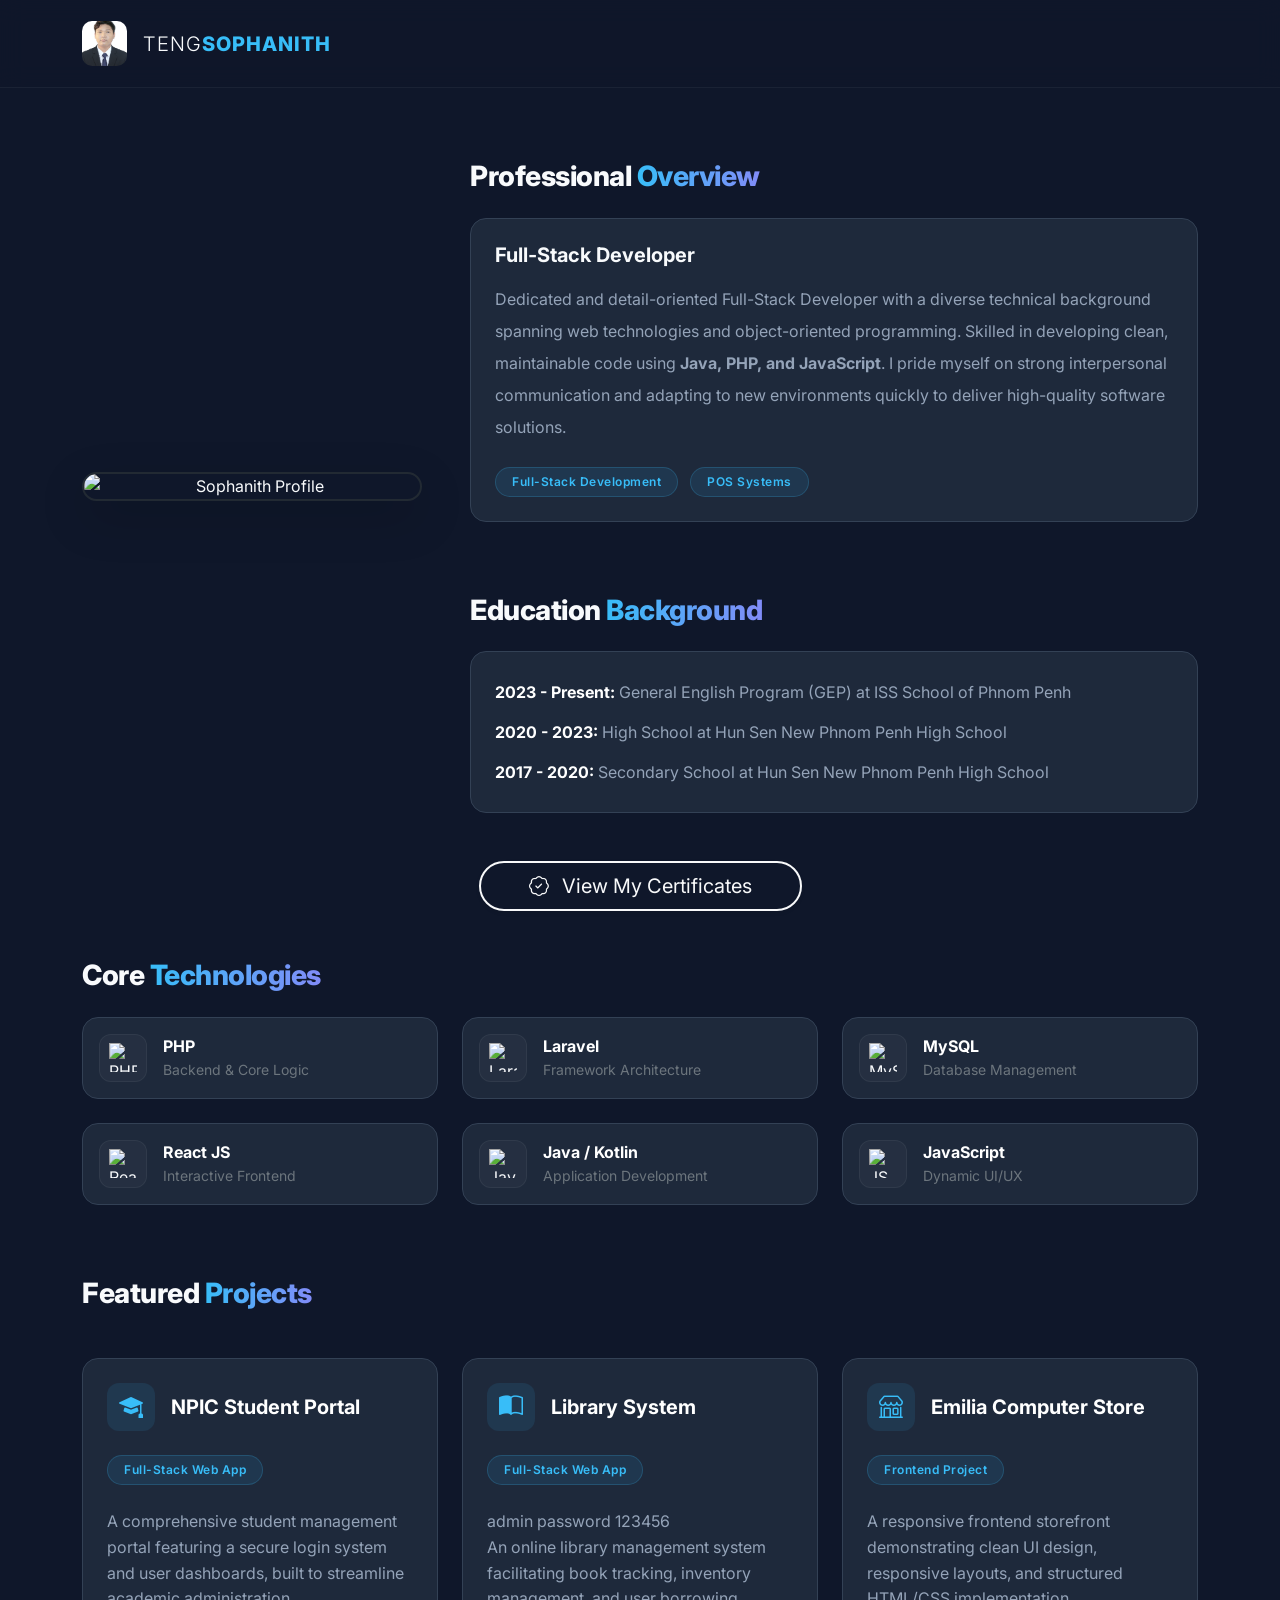
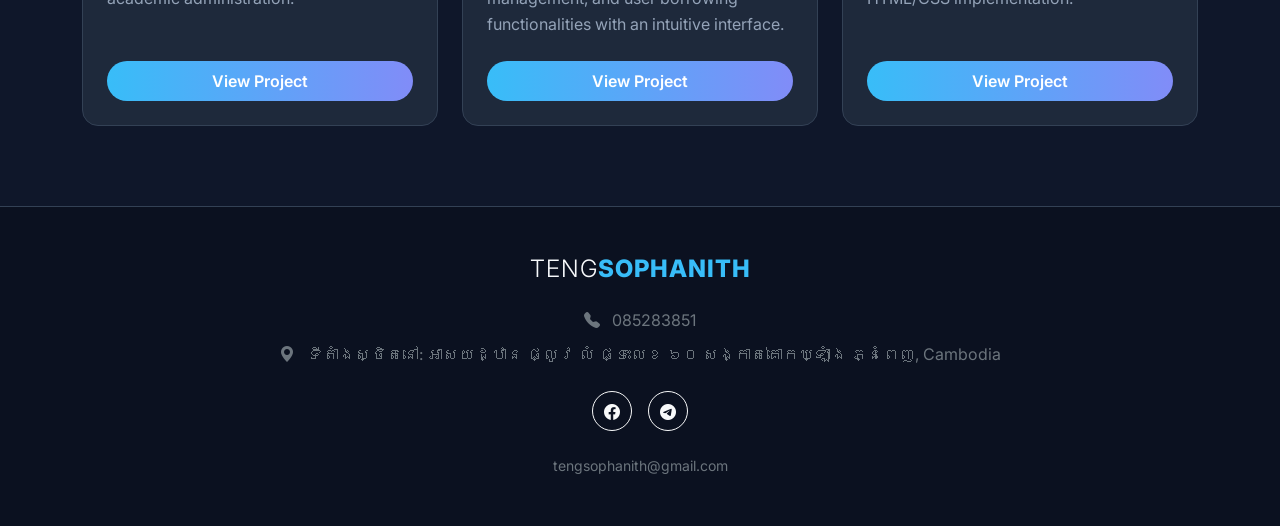
==== commit fe1258ac: "add password to account" ====
--- a/index.html
+++ b/index.html
@@ -316,6 +316,7 @@
                         <span class="badge badge-custom px-3 py-2 rounded-pill">Full-Stack Web App</span>
                     </div>
                     <p class="card-text mb-4 flex-grow-1">
+                        admin password 123456 </br>
                         An online library management system facilitating book tracking, inventory management, and user borrowing functionalities with an intuitive interface.
                     </p>
                     <a href="https://librarysystemsfree.infinityfreeapp.com/library_system/index.php?page=login" target="_blank" class="btn btn-primary w-100 rounded-pill py-2">View Project</a>
